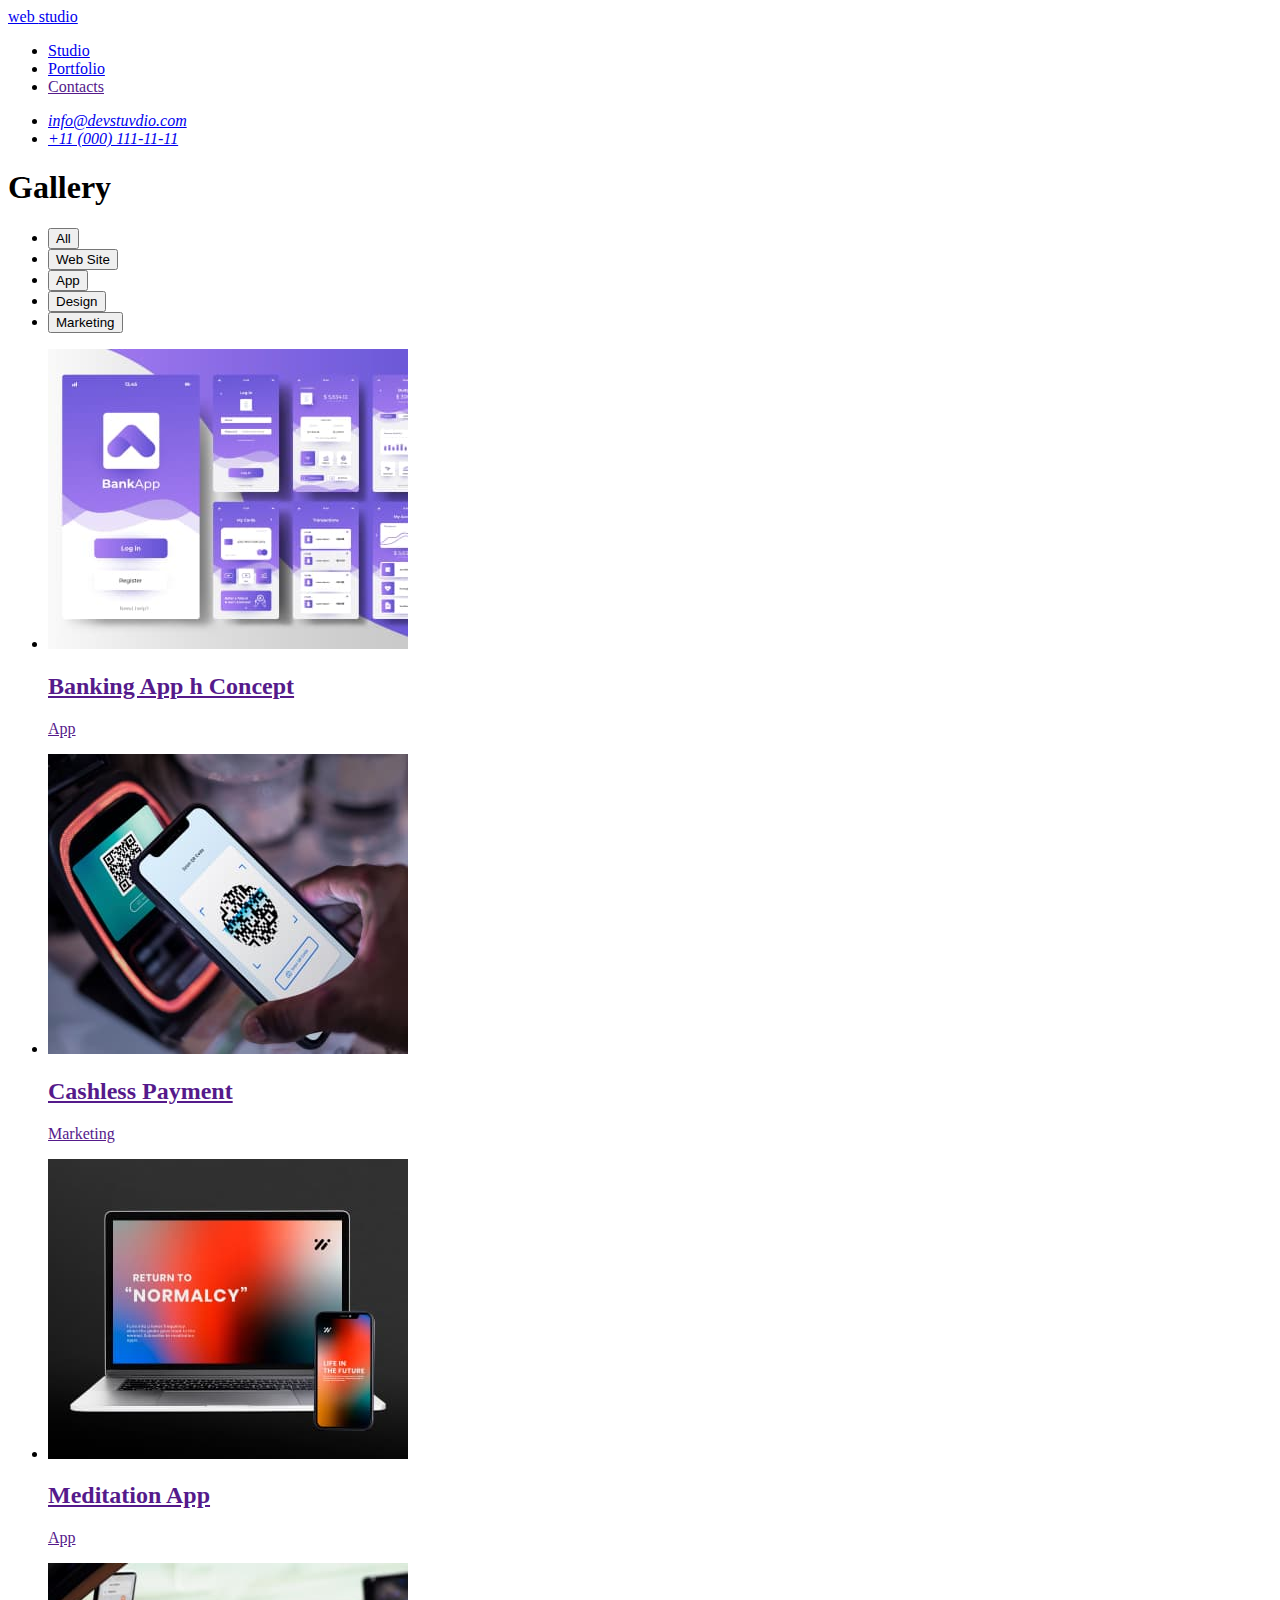
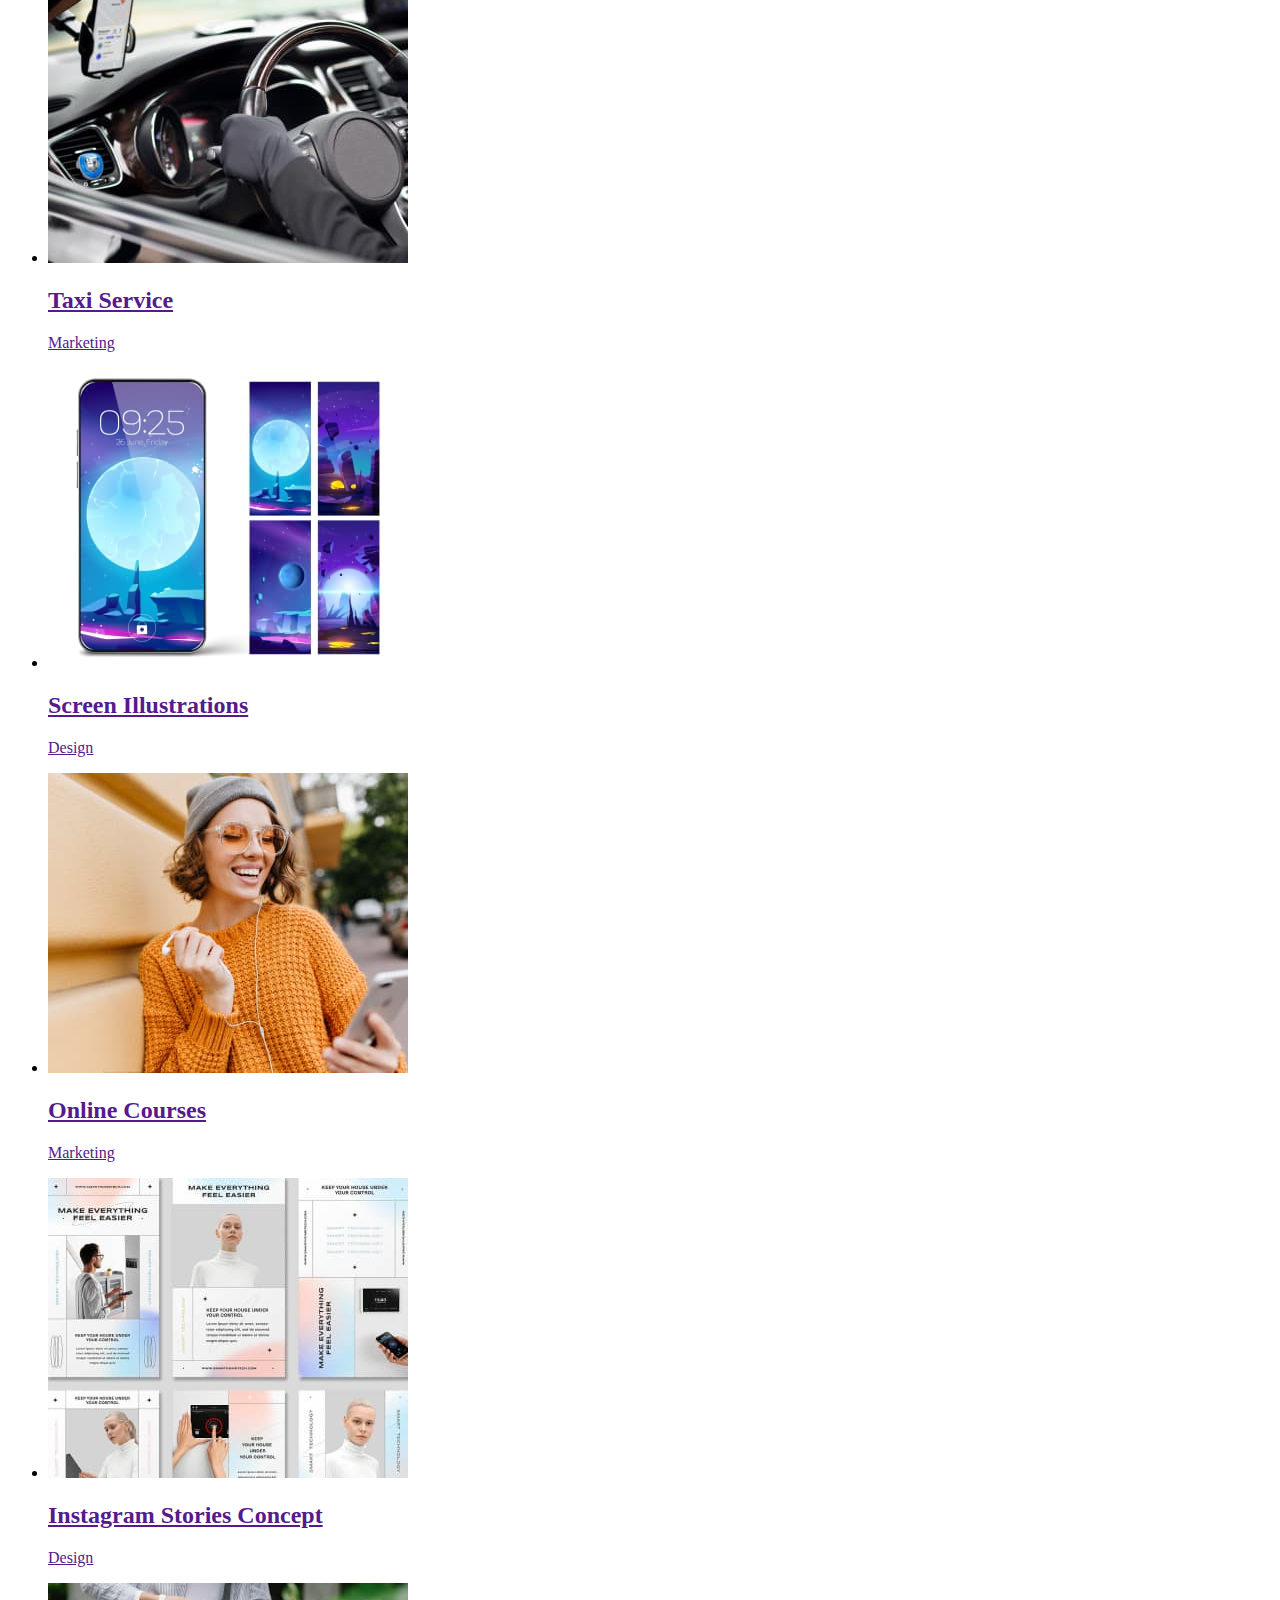
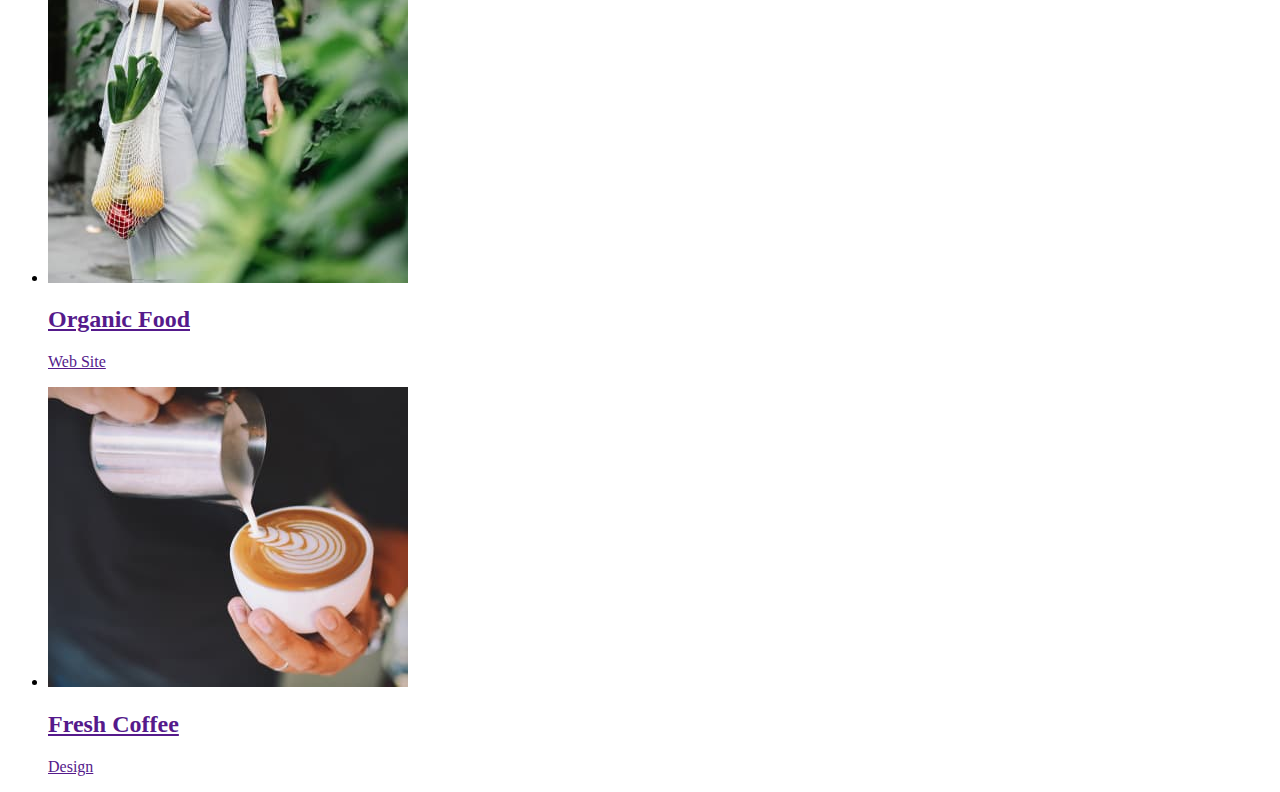
==== portfolio.html @ 196e85de "hw4" ====
<!DOCTYPE html>
<html lang="en">
  <head>
    <meta charset="UTF-8">
    <meta name="viewport" content="width=device-width, initial-scale=1.0">
    <link rel="preconnect" href="https://fonts.googleapis.com%22%3E/
    <link rel="preconnect" href="https://fonts.gstatic.com/" crossorigin>
    <link
        href="https://fonts.googleapis.com/css2?family=Raleway:wght@800&family=Roboto:wght@400;500;700;900&display=swap"
        rel="stylesheet">
    <link rel="stylesheet"
        href="https://cdnjs.cloudflare.com/ajax/libs/modern-normalize/2.0.0/modern-normalize.min.css%22%3E
    <link rel="stylesheet" href="./css/style.css">
    <title>main-page</title>
</head>

  <body>
    <!-- header  -->
    <header class="header">
      <div class="container">
        <nav class="portfolio-nav">
          <a href="./index.html" class="link logo"
            >web <span class="logo-span">studio</span></a
          >

          <ul class="list nav">
            <li class="nav-item">
              <a href="./index.html" class="link nav-link">Studio</a>
            </li>
            <li class="nav-item">
              <a href="./portfolio.html" class="link nav-link">Portfolio</a>
            </li>
            <li class="nav-item">
              <a href="" class="link nav-link">Contacts</a>
            </li>
          </ul>
        </nav>

        <address class="address">
          <ul class="list address">
            <li class="address-item">
              <a href="mailto:info@devstuvdio.com" class="link address-link"
                >info@devstuvdio.com</a
              >
            </li>
            <li class="address-item">
              <a href="tel:+11(000)111-11-11" class="link address-link"
                >+11 (000) 111-11-11</a
              >
            </li>
          </ul>
        </address>
      </div>
    </header>
    <main>
      <!-- main-->
      <section class="section-portfolio">
        <div class="container content-wrap">
          <h1 class="visually-hidden">Gallery</h1>

          <ul class="list buttons-items">
            <li class="portfolio-btn-item">
              <button type="button" class="portfolio-button">All</button>
            </li>
            <li class="portfolio-btn-item">
              <button type="button" class="portfolio-button">Web Site</button>
            </li>
            <li class="portfolio-btn-item">
              <button type="button" class="portfolio-button">App</button>
            </li>
            <li class="portfolio-btn-item">
              <button type="button" class="portfolio-button">Design</button>
            </li>
            <li class="portfolio-btn-item">
              <button type="button" class="portfolio-button">Marketing</button>
            </li>
          </ul>
          <ul class="list portfolio-cards">
            <li class="portfolio-item">
              <a href="" class="link block-a"
                ><img
                  class="img-clean"
                  src="./images/portfolio/bank.jpg"
                  alt="application"
                  width="360"
                />
                <div class="wrap-title">
                  <h2 class="portfolio-headline">Banking App h Concept</h2>
                  <p class="portfolio-subtitle">App</p>
                </div>
              </a>
            </li>
            <li class="portfolio-item">
              <a href="" class="link block-a"
                ><img
                  class="img-clean"
                  src="./images/portfolio/qr.jpg"
                  alt="scan"
                  width="360"
                />
                <div class="wrap-title">
                  <h2 class="portfolio-headline">Cashless Payment</h2>
                  <p class="portfolio-subtitle">Marketing</p>
                </div>
              </a>
            </li>
            <li class="portfolio-item">
              <a href="" class="link block-a"
                ><img
                  class="img-clean"
                  src="./images/portfolio/laptop.jpg"
                  alt="laptop"
                  width="360"
                />
                <div class="wrap-title">
                  <h2 class="portfolio-headline">Meditation App</h2>
                  <p class="portfolio-subtitle">App</p>
                </div>
              </a>
            </li>
            <li class="portfolio-item">
              <a href="" class="link block-a"
                ><img
                  class="img-clean"
                  src="./images/portfolio/driving.jpg"
                  alt="driving"
                  width="360"
                />
                <div class="wrap-title">
                  <h2 class="portfolio-headline">Taxi Service</h2>
                  <p class="portfolio-subtitle">Marketing</p>
                </div>
              </a>
            </li>
            <li class="portfolio-item">
              <a href="" class="link block-a"
                ><img
                  class="img-clean"
                  src="./images/portfolio/Illustrations.jpg"
                  alt="Illustrations"
                  width="360"
                />
                <div class="wrap-title">
                  <h2 class="portfolio-headline">Screen Illustrations</h2>
                  <p class="portfolio-subtitle">Design</p>
                </div>
              </a>
            </li>
            <li class="portfolio-item">
              <a href="" class="link block-a"
                ><img
                  class="img-clean"
                  src="./images/portfolio/girl.jpg"
                  alt="course"
                  width="360"
                />
                <div class="wrap-title">
                  <h2 class="portfolio-headline">Online Courses</h2>
                  <p class="portfolio-subtitle">Marketing</p>
                </div>
              </a>
            </li>
            <li class="portfolio-item">
              <a href="" class="link block-a"
                ><img
                  class="img-clean"
                  src="./images/portfolio/stories.jpg"
                  alt="stories"
                  width="360"
                />
                <div class="wrap-title">
                  <h2 class="portfolio-headline">Instagram Stories Concept</h2>
                  <p class="portfolio-subtitle">Design</p>
                </div>
              </a>
            </li>
            <li class="portfolio-item">
              <a href="" class="link block-a"
                ><img
                  class="img-clean"
                  src="./images/portfolio/food.jpg"
                  alt="food"
                  width="360"
                />
                <div class="wrap-title">
                  <h2 class="portfolio-headline">Organic Food</h2>
                  <p class="portfolio-subtitle">Web Site</p>
                </div>
              </a>
            </li>
            <li class="portfolio-item">
              <a href="" class="link block-a"
                ><img
                  class="img-clean"
                  src="./images/portfolio/coffee.jpg"
                  alt="coffe"
                  width="360"
                />
                <div class="wrap-title">
                  <h2 class="portfolio-headline">Fresh Coffee</h2>
                  <p class="portfolio-subtitle">Design</p>
                </div>
              </a>
            </li>
          </ul>
        </div>
      </section>
    </main>
  </body>
</html>
---- css/style.css ----
:root {
  --primary-color: #2e2f42;
  --secondary-color: #f4f4fd;
  --accent-color: #4d5ae5;
  --text-color: #434455;
  --hover-color: #404bbf;
  --white-color: #ffffff;
}

/* none */
h1,
h2,
h3,
h4,
p {
  margin: 0;
  padding: 0;
}

ul,
ol {
  margin: 0;
  padding: 0;
}

img {
  display: block;
  max-width: 100%;
  height: auto;
}

button {
  cursor: pointer;
  border: none;
}

.list {
  list-style: none;
}

.link {
  text-decoration: none;
  font-style: normal;
}

.img-clean {
  display: block;
}

/* ==========body============== */

body {
  font-family: "Roboto", sans-serif;
  font-weight: 400;
  font-size: 16px;
  line-height: 1.5;
  letter-spacing: 0.02em;
  color: #434455;
  background-color: var(--white-color);
}

.container {
  width: 1158px;
  padding-left: 15px;
  padding-right: 15px;
  margin-left: auto;
  margin-right: auto;
  display: flex;
}

/* hidden title  */

.visually-hidden {
  position: absolute;
  width: 1px;
  height: 1px;
  margin: -1px;
  border: 0;
  padding: 0;

  white-space: nowrap;
  clip-path: inset(100%);
  clip: rect(0 0 0 0);
  overflow: hidden;
}

/* main page -  header  */
.nav-list {
  display: flex;
  align-items: center;
}

.nav,
.address {
  display: flex;
}

.header {
  display: flex;
  border-bottom: 1px solid #e7e9fc;
}

.page-nav {
  align-items: center;
  margin-left: 72px;

  display: flex;
  color: var(--primary-color);
  font-size: 16px;
  font-weight: 500;
  line-height: 1.5;
  letter-spacing: 0.32px;
}

.nav-item:not(:last-child) {
  margin-right: 40px;
}

.address {
  display: flex;
  align-items: center;
  margin-left: auto;
  color: var(--text-color);
  font-weight: 400;
}

.address-item {
  margin-right: 40px;
}

.address-item:last-child {
  margin-right: 0px;
}

/* logo */

.logo {
  display: flex;
  align-items: center;
  padding-top: 24px;
  padding-bottom: 24px;
  margin-right: 76px;
  color: var(--accent-color);
  font-size: 18px;
  font-family: Raleway, sans-serif;
  font-weight: 800;
  line-height: 1.16;
  letter-spacing: 0.54px;
  text-transform: uppercase;
}

.logo-span {
  color: var(--primary-color);
}

.nav-items {
  display: flex;
  align-items: center;
}

.nav-link {
  display: block;
  padding-top: 24px;
  padding-bottom: 24px;

  color: var(--primary-color);
  font-size: 16px;
  line-height: 1.5;
  letter-spacing: 0.32px;
}

.address-link {
  display: block;
  padding-top: 24px;
  padding-bottom: 24px;
  color: var(--text-color);
}

.nav-link:hover {
  color: var(--hover-color);
}

.address-link:hover {
  color: var(--hover-color);
}

/* main-page banner */
/* section first */

/* background section */
.background {
  height: 600px;
  margin: 0 auto;
  padding: 20px;
  background-color: var(--primary-color);
}

.hero {
  padding: 188px 0 188px;
  text-align: center;
  background-color: var(--primary-color);
  border-top: 1px solid #e7e9fc;
}

.section {
  display: flex;
  flex-wrap: wrap;
  padding-top: 120px;
  padding-bottom: 120px;
}

.caption {
  max-width: 496px;
  padding-bottom: 48px;
  margin: 0 auto;
  font-size: 56px;
  line-height: 1.07;
  letter-spacing: 0.02em;
  color: var(--white-color);
}

.btn-banner {
  display: block;
  background-color: var(--accent-color);
  font-family: "Roboto", sans-serif;
  font-weight: 500;
  font-size: 16px;
  line-height: 1.5;
  letter-spacing: 0.04em;
  color: var(--white-color);
  cursor: pointer;
  border-radius: 4px;
  min-width: 169px;
  padding: 16px 31px;
  border: transparent;
  margin-top: 48px;
  height: 56px;
  margin: 0 auto;
}

.btn-banner:hover,
.btn-banner:focus {
  background-color: var(--hover-color);
  color: var(--white-color);
}

.headline {
  font-size: 36px;
  line-height: 1.11;
  text-align: center;
  letter-spacing: 0.02em;
  text-transform: capitalize;
  color: var(--primary-color);
  margin-bottom: 72px;
}

.menu-list {
  display: flex;
  }

.menu-item {
  width: calc((100% - 72px) / 4);
  margin-right: 24px;
  
}

.menu-item:last-child {
  margin-right: 0px;
}

.skills {
  display: flex;
  justify-content: center;
  align-items: center;
  height: 112px;
  margin-bottom: 8px;
  border-radius: 4px;
  background-color: var(--secondary-color);
}

.wrap-title {
  padding: 32px 16px;
}

.title {
  font-weight: 500;
  font-size: 20px;
  line-height: 1.2;
  color: var(--primary-color);
  letter-spacing: 0.02em;
  margin-bottom: 8px;
}

.subtitle {
  font-size: 16px;
  line-height: 1.5;
  letter-spacing: 0.02em;
}

/* =================main-page==================  */

.our-offer {
  display: flex;
  flex-wrap: wrap;
}

.product-items {
  width: calc((100% - 48px) / 3);
}

.product-items:not(:last-child) {
  margin-right: 24px;
}

.img-flex:not(:last-child) {
  margin-right: 24px;
}

/*======================our team===================  */
.section-employe {
  background-color: var(--secondary-color);
  display: flex;
  align-items: center;
  padding: 32px 0 32px;
  padding-top: 120px;
  padding-bottom: 120px;
}

.headline-employe {
  text-align: center;
  padding: 32px 0 32px;
  line-height: 1.11;

  letter-spacing: 0.02em;
  text-transform: capitalize;
  color: var(--primary-color);
  margin-top: 120px;
  margin-bottom: 72px;
}

.items-employe {
  display: flex;

  justify-content: space-between;
  padding-bottom: 120px;
}

.item-employe {
  text-align: center;
  padding: 32px 0 32px;
  margin-right: 24px;
  width: calc((100% - 72px) / 4);
  border-radius: 0px 0px 4px 4px;
  background-color: var(--white-color);
  box-shadow: 0px 2px 1px 0px rgba(46, 47, 66, 0.08),
    0px 1px 1px 0px rgba(46, 47, 66, 0.16),
    0px 1px 6px 0px rgba(46, 47, 66, 0.08);
}

.item-employe:last-child {
  margin-right: 0px;
}

/* footer */

.logo-footer {
  display: inline-block;
  align-items: center;

  color: var(--accent-color);
  font-size: 18px;
  font-family: Raleway, sans-serif;
  font-weight: 800;
  line-height: 1.16;
  letter-spacing: 0.54px;
  text-transform: uppercase;
  margin-bottom: 16px;
}

.footer {
  background-color: var(--primary-color);
  padding: 100px 0px;
}

.footer .logo {
  font-family: "Raleway", sans-serif;
}

.footer .logo-span-footer {
  color: var(--secondary-color);
  font-family: "Raleway", sans-serif;
}

.footer-text {
  line-height: 1.5;
  color: var(--secondary-color);

  letter-spacing: 0.02em;
  width: 264px;
}

/* ===============portfolio================== */

/* header  */

.content-wrap {
  display: block;
}

.block-a {
  display: block;
}

.portfolio-nav {
  display: flex;
  align-items: center;
}

.portfolio-menu {
  display: flex;
  margin-right: 40px;
}

.portfolio-menu:last-child {
  margin-right: 0px;
}

/* main  */

.section-portfolio {
  padding-top: 96px;
  padding-bottom: 120px;
}

.buttons-items {
  display: flex;
  justify-content: center;
  width: 1158px;
  margin-bottom: 72px;
}

.portfolio-btn-item {
  margin-right: 24px;
}

.portfolio-btn-item:last-child {
  margin-right: 0px;
}

.portfolio-button {
  padding-top: 12px;
  padding-right: 24px;
  padding-bottom: 12px;
  padding-left: 24px;
  border: 1px solid #e7e9fc;
  border-radius: 4px;
  color: var(--accent-color);
  background-color: var(--secondary-color);
}

.portfolio-button:hover,
.portfolio-button:focus {
  background-color: var(--hover-color);
  border: 1px solid transparent;
  cursor: pointer;
  color: #ffffff;
}

.portfolio-cards {
  display: flex;
  flex-wrap: wrap;
}

.portfolio-item {
  width: calc((100% - 48px) / 3);
  margin-right: 24px;
  margin-bottom: 48px;
}

.portfolio-item:nth-last-child(3n + 1) {
  margin-right: 0px;
}

.portfolio-item:nth-last-child(-n + 3) {
  margin-bottom: 0px;
}

.wrap-title {
  padding-top: 32px;
  padding-right: 16px;
  padding-bottom: 32px;
  padding-left: 16px;
  border: 1px solid #e7e9fc;
  border-top: none;
}

.portfolio-headline {
  font-weight: 500;
  font-size: 20px;
  line-height: 1.2;
  letter-spacing: 0.02em;
  color: var(--primary-color);
  margin-bottom: 8px;
}

.portfolio-subtitle {
  font-size: 16px;
  line-height: 1.5;
  letter-spacing: 0.02em;
  font-weight: 400;
  color: var(--text-color);
}

/*footer  */
.footer-content {
  display: block;
}
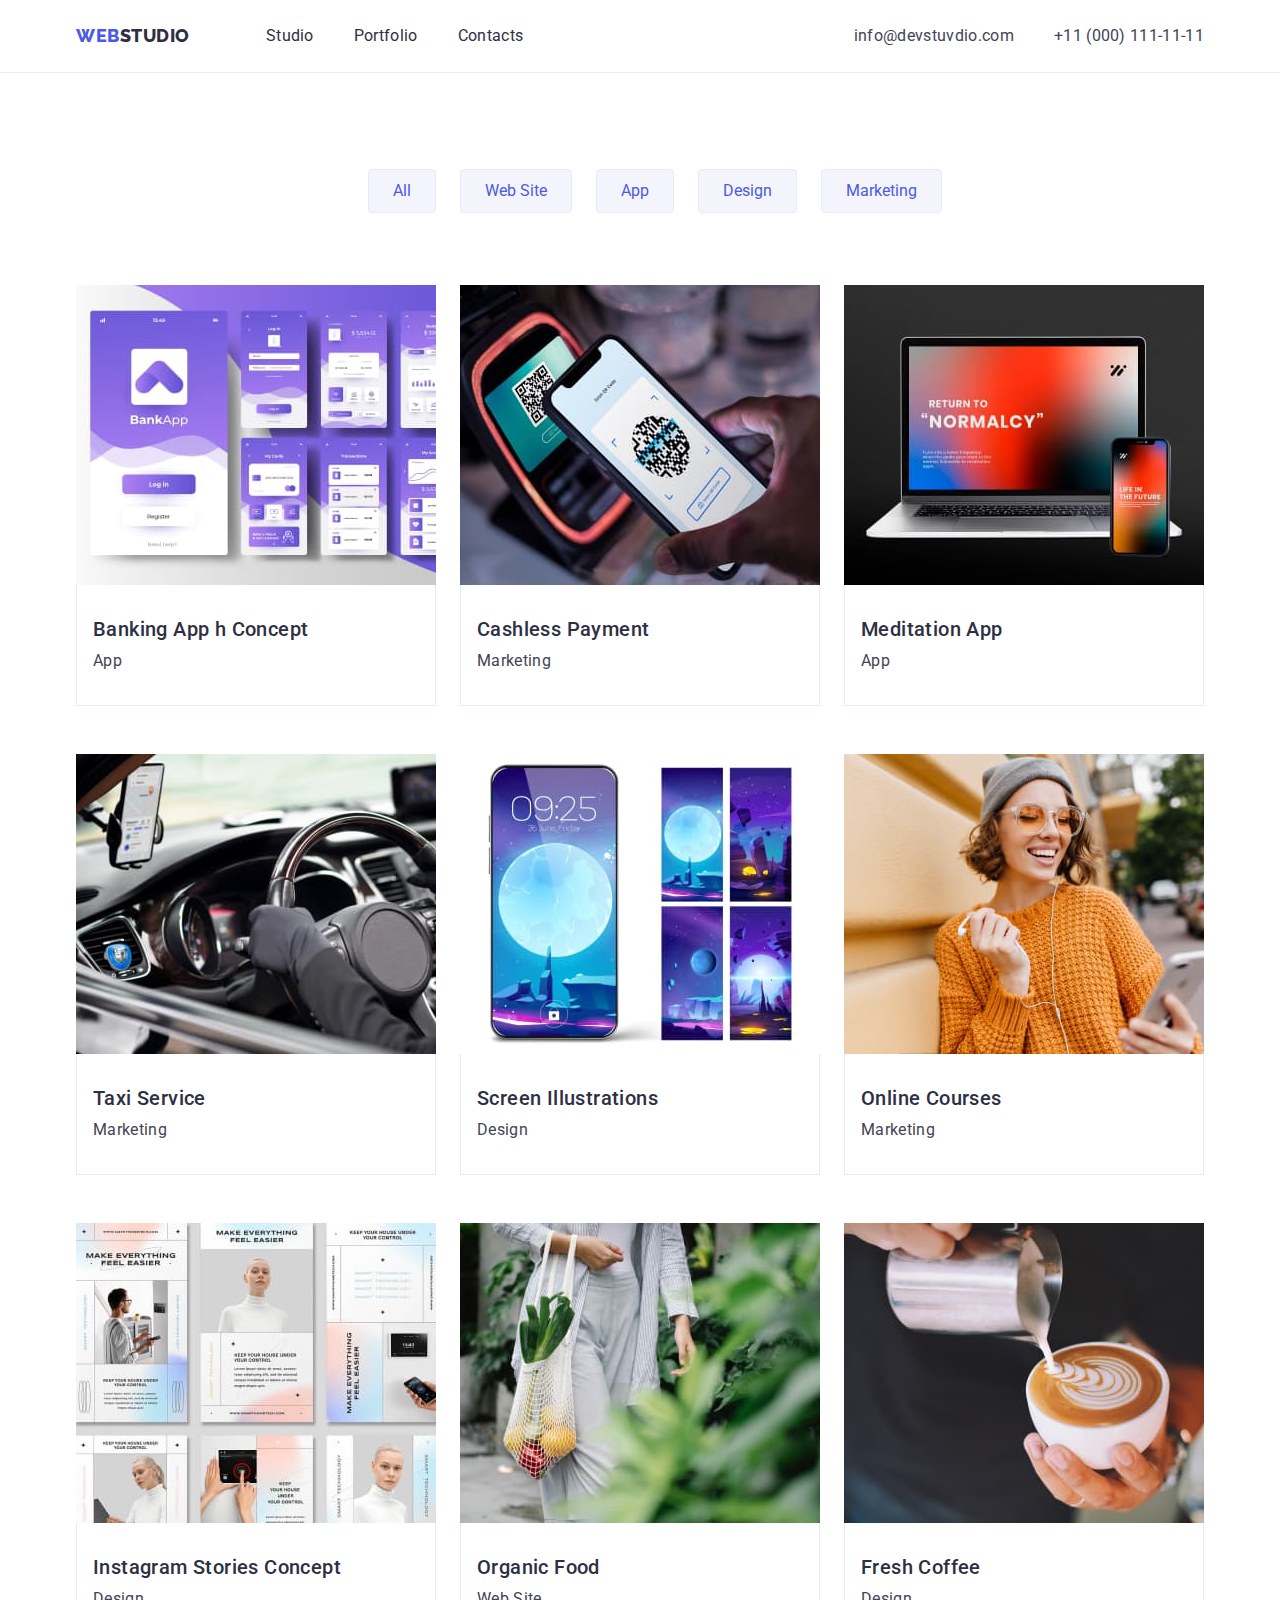
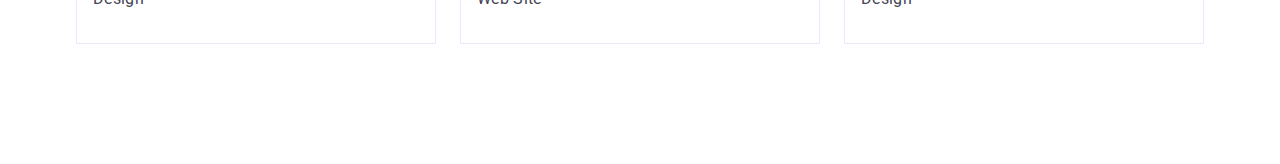
==== commit dcccaba9: "fix head" ====
--- a/portfolio.html
+++ b/portfolio.html
@@ -1,18 +1,19 @@
 <!DOCTYPE html>
 <html lang="en">
   <head>
-    <meta charset="UTF-8">
+    <meta charset="UTF-8" />
     <meta name="viewport" content="width=device-width, initial-scale=1.0">
-    <link rel="preconnect" href="https://fonts.googleapis.com%22%3E/
+    <link rel="preconnect" href="https://fonts.googleapis.com">
     <link rel="preconnect" href="https://fonts.gstatic.com/" crossorigin>
     <link
-        href="https://fonts.googleapis.com/css2?family=Raleway:wght@800&family=Roboto:wght@400;500;700;900&display=swap"
-        rel="stylesheet">
+      href="https://fonts.googleapis.com/css2?family=Raleway:wght@800&family=Roboto:wght@400;500;700;900&display=swap"
+      rel="stylesheet"
+    />
     <link rel="stylesheet"
-        href="https://cdnjs.cloudflare.com/ajax/libs/modern-normalize/2.0.0/modern-normalize.min.css%22%3E
-    <link rel="stylesheet" href="./css/style.css">
+    href="https://cdnjs.cloudflare.com/ajax/libs/modern-normalize/2.0.0/modern-normalize.min.css">
+    <link rel="stylesheet" href="./css/style.css" >
     <title>main-page</title>
-</head>
+  </head>
 
   <body>
     <!-- header  -->
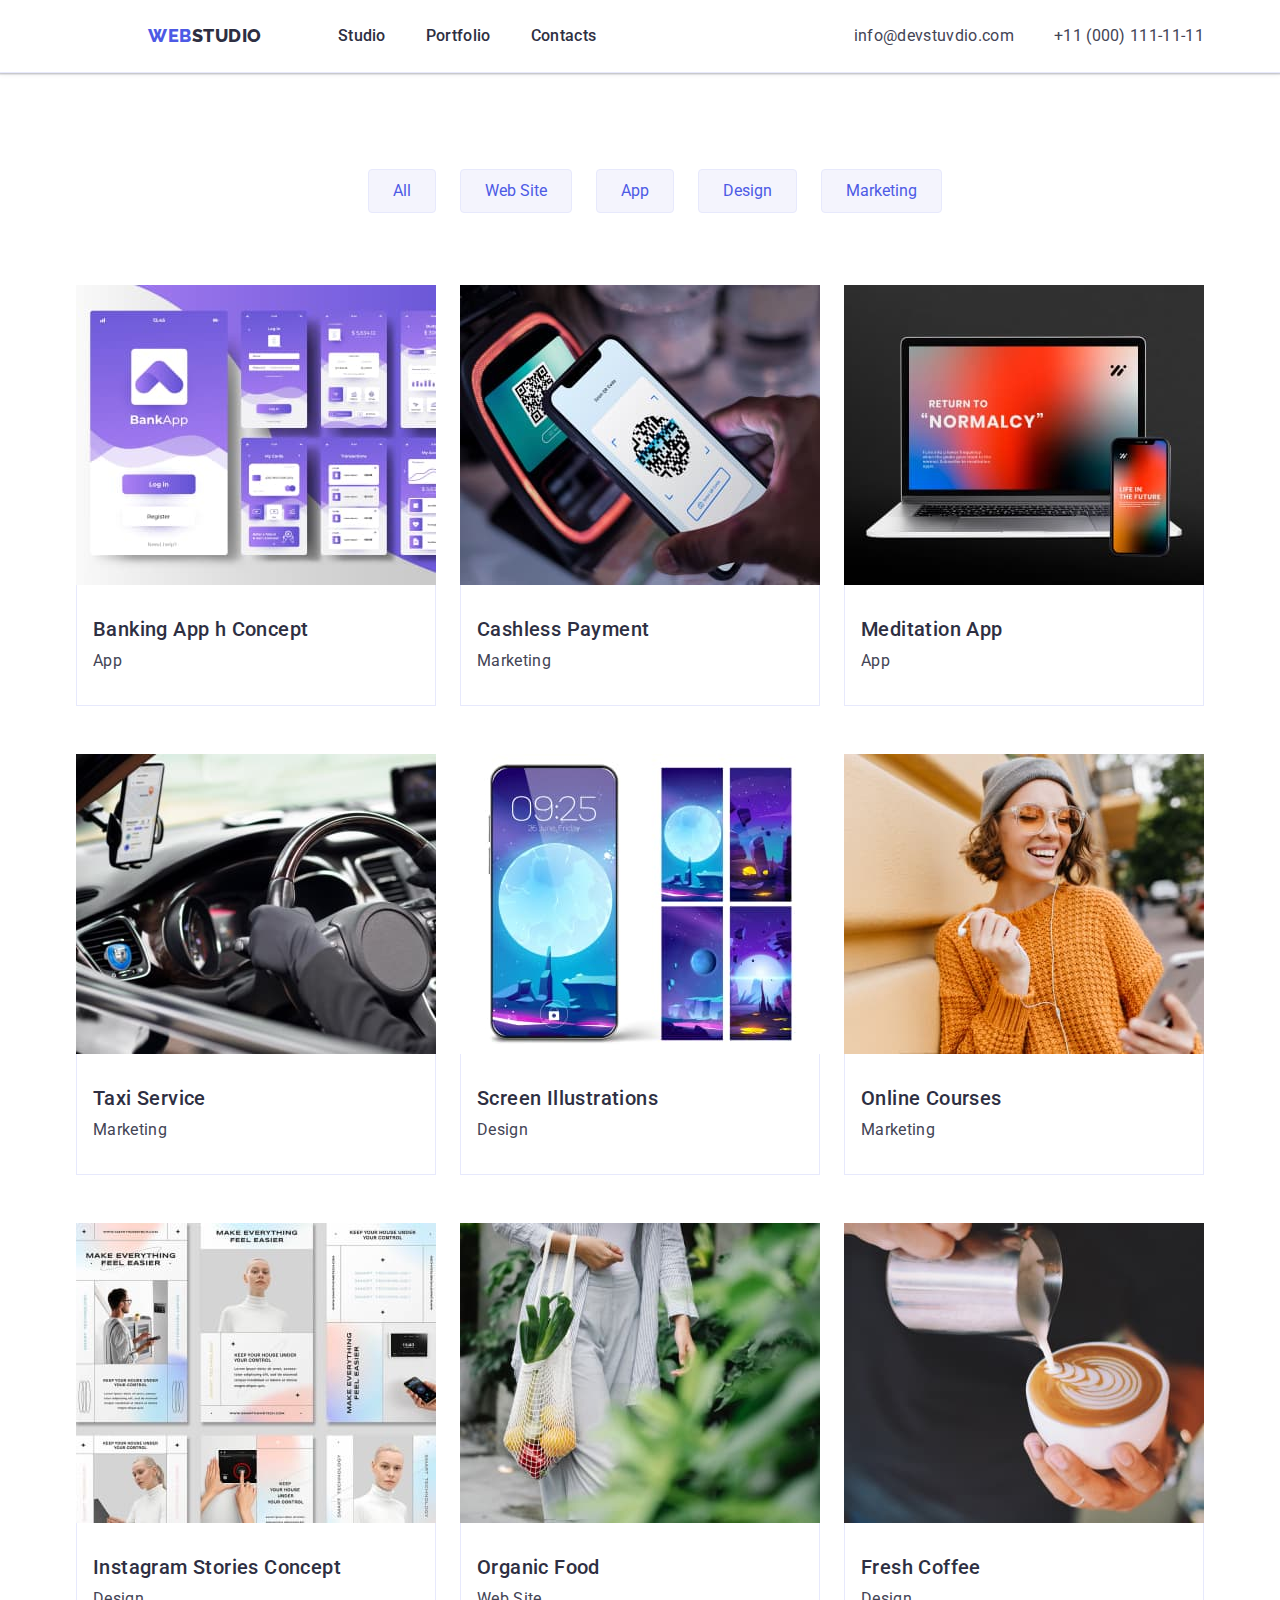
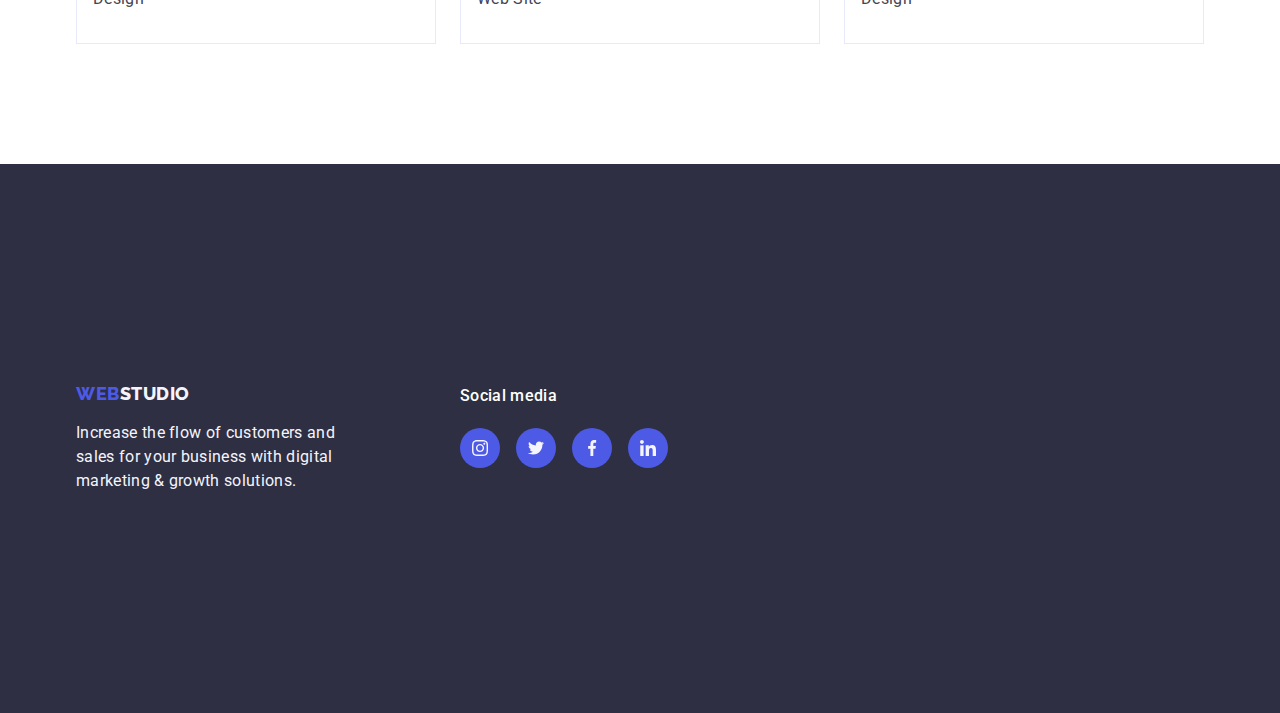
==== commit 9d352e0c: "fix" ====
--- a/portfolio.html
+++ b/portfolio.html
@@ -18,26 +18,25 @@
   <body>
     <!-- header  -->
     <header class="header">
-      <div class="container">
-        <nav class="portfolio-nav">
+      <div class="container header-container">
+        <nav class="page-nav">
           <a href="./index.html" class="link logo"
-            >web <span class="logo-span">studio</span></a
+            >web<span class="logo-span">studio</span></a
           >
-
           <ul class="list nav">
-            <li class="nav-item">
+            <li class="page nav-item">
               <a href="./index.html" class="link nav-link">Studio</a>
             </li>
-            <li class="nav-item">
+            <li class="page nav-item">
               <a href="./portfolio.html" class="link nav-link">Portfolio</a>
             </li>
-            <li class="nav-item">
+            <li class="page nav-item">
               <a href="" class="link nav-link">Contacts</a>
             </li>
           </ul>
         </nav>
 
-        <address class="address">
+        <address>
           <ul class="list address">
             <li class="address-item">
               <a href="mailto:info@devstuvdio.com" class="link address-link"
@@ -207,5 +206,51 @@
         </div>
       </section>
     </main>
+    <footer class="footer">
+      <div class="container footer-content">
+        <div class="footer-content-logo">
+          <a href="./index.html" class="logo-footer link"
+            >web<span class="logo-span-footer">Studio</span>
+          </a>
+          <p class="footer-text">
+            Increase the flow of customers and sales for your business with
+            digital marketing & growth solutions.
+          </p>
+        </div>
+        <div class="footer-social-media">
+          <h2 class="soc-media-p">Social media</h2>
+          <ul class="soc-media-list">
+            <li class="social-item">
+              <a href="#" class="social-link">
+                <svg class="social-icon" width="16" height="16">
+                  <use href="./images/icons.svg#icon-instagram-2"></use>
+                </svg>
+              </a>
+            </li>
+            <li class="social-item">
+              <a href="#" class="social-link">
+                <svg class="social-icon" width="16" height="16">
+                  <use href="./images/icons.svg#icon-twitter-1"></use>
+                </svg>
+              </a>
+            </li>
+            <li class="social-item">
+              <a href="#" class="social-link">
+                <svg class="social-icon" width="16" height="16">
+                  <use href="./images/icons.svg#icon-facebook-1"></use>
+                </svg>
+              </a>
+            </li>
+            <li class="social-item">
+              <a href="#" class="social-link">
+                <svg class="social-icon" width="16" height="16">
+                  <use href="./images/icons.svg#icon-linkedin-1"></use>
+                </svg>
+              </a>
+            </li>
+          </ul>
+        </div>
+      </div>
+    </footer>
   </body>
 </html>
--- a/css/style.css
+++ b/css/style.css
@@ -65,7 +65,6 @@
   padding-right: 15px;
   margin-left: auto;
   margin-right: auto;
-  display: flex;
 }
 
 /* hidden title  */
@@ -85,19 +84,31 @@
 }
 
 /* main page -  header  */
+
+.header {
+  display: flex;
+  justify-content: space-between;
+  border-bottom: 1px solid #e7e9fc;
+  box-shadow: 0px 1px 6px 0px rgba(46, 47, 66, 0.08),
+    0px 1px 1px 0px rgba(46, 47, 66, 0.16),
+    0px 2px 1px 0px rgba(46, 47, 66, 0.08);
+}
+
+.header-container {
+  display: flex;
+  justify-content: space-between;
+  align-items: center;
+}
+
 .nav-list {
   display: flex;
   align-items: center;
 }
 
-.nav,
-.address {
-  display: flex;
-}
-
-.header {
-  display: flex;
-  border-bottom: 1px solid #e7e9fc;
+.nav {
+  display: flex;
+  justify-content: space-between;
+  align-items: center;
 }
 
 .page-nav {
@@ -118,10 +129,7 @@
 
 .address {
   display: flex;
-  align-items: center;
-  margin-left: auto;
-  color: var(--text-color);
-  font-weight: 400;
+  flex-wrap: wrap;
 }
 
 .address-item {
@@ -184,29 +192,29 @@
   color: var(--hover-color);
 }
 
-/* main-page banner */
 /* section first */
 
-/* background section */
-.background {
-  height: 600px;
-  margin: 0 auto;
-  padding: 20px;
-  background-color: var(--primary-color);
-}
-
+/* ========================hero=========== */
 .hero {
+  max-width: 1440px;
+  margin-left: auto;
+  margin-right: auto;
   padding: 188px 0 188px;
   text-align: center;
   background-color: var(--primary-color);
-  border-top: 1px solid #e7e9fc;
+  background-image: linear-gradient(
+      rgba(46, 47, 66, 0.7),
+      rgba(46, 47, 66, 0.7)
+    ),
+    url(../images/people-office.jpg);
+  background-repeat: no-repeat;
+  background-size: cover;
+  background-position: center;
 }
 
 .section {
-  display: flex;
-  flex-wrap: wrap;
+  padding-bottom: 120px;
   padding-top: 120px;
-  padding-bottom: 120px;
 }
 
 .caption {
@@ -220,22 +228,17 @@
 }
 
 .btn-banner {
-  display: block;
-  background-color: var(--accent-color);
-  font-family: "Roboto", sans-serif;
+  min-width: 169px;
+  padding: 16px 32px;
+  font-family: inherit;
   font-weight: 500;
   font-size: 16px;
   line-height: 1.5;
   letter-spacing: 0.04em;
+  border-radius: 4px;
   color: var(--white-color);
-  cursor: pointer;
-  border-radius: 4px;
-  min-width: 169px;
-  padding: 16px 31px;
-  border: transparent;
-  margin-top: 48px;
-  height: 56px;
-  margin: 0 auto;
+  background-color: var(--accent-color);
+  box-shadow: 0px 4px 4px 0px rgba(0, 0, 0, 0.15);
 }
 
 .btn-banner:hover,
@@ -245,23 +248,22 @@
 }
 
 .headline {
+  margin-bottom: 72px;
   font-size: 36px;
   line-height: 1.11;
   text-align: center;
   letter-spacing: 0.02em;
   text-transform: capitalize;
   color: var(--primary-color);
-  margin-bottom: 72px;
 }
 
 .menu-list {
   display: flex;
-  }
+}
 
 .menu-item {
   width: calc((100% - 72px) / 4);
   margin-right: 24px;
-  
 }
 
 .menu-item:last-child {
@@ -299,6 +301,14 @@
 
 /* =================main-page==================  */
 
+.products {
+  padding-bottom: 120px;
+}
+
+.products-marg {
+  margin-bottom: 72px;
+}
+
 .our-offer {
   display: flex;
   flex-wrap: wrap;
@@ -317,38 +327,25 @@
 }
 
 /*======================our team===================  */
-.section-employe {
-  background-color: var(--secondary-color);
-  display: flex;
-  align-items: center;
-  padding: 32px 0 32px;
+.section-employee {
   padding-top: 120px;
   padding-bottom: 120px;
-}
-
-.headline-employe {
+  background-color: var(--secondary-color);
+}
+
+.employee-cont {
+  display: flex;
+  flex-direction: column;
+  flex-wrap: wrap;
+}
+
+.items-employee {
+  display: flex;
+  gap: 24px;
+}
+
+.item-employee {
   text-align: center;
-  padding: 32px 0 32px;
-  line-height: 1.11;
-
-  letter-spacing: 0.02em;
-  text-transform: capitalize;
-  color: var(--primary-color);
-  margin-top: 120px;
-  margin-bottom: 72px;
-}
-
-.items-employe {
-  display: flex;
-
-  justify-content: space-between;
-  padding-bottom: 120px;
-}
-
-.item-employe {
-  text-align: center;
-  padding: 32px 0 32px;
-  margin-right: 24px;
   width: calc((100% - 72px) / 4);
   border-radius: 0px 0px 4px 4px;
   background-color: var(--white-color);
@@ -357,9 +354,120 @@
     0px 1px 6px 0px rgba(46, 47, 66, 0.08);
 }
 
-.item-employe:last-child {
-  margin-right: 0px;
-}
+.wrap-title-list {
+  padding: 32px 0 24px 0;
+}
+
+.social-media {
+  display: flex;
+  justify-content: center;
+  gap: 24px;
+  margin-top: 8px;
+  height: 40px;
+  margin-bottom: 32px;
+}
+
+.social-item {
+  display: block;
+  justify-content: space-between;
+  align-items: center;
+  max-width: 232px;
+  height: 40px;
+  width: 40px;
+  gap: 24px;
+  background-color: var(--accent-color);
+  border-radius: 50%;
+  background-size: 16px 16px;
+}
+
+.social-icon {
+  fill: #f4f4fd;
+}
+
+.social-link {
+  display: flex;
+  justify-content: center;
+  align-items: center;
+  width: 100%;
+  height: 100%;
+  border-radius: 50%;
+  fill: #4d5ae5;
+}
+
+.social-item :hover,
+:focus {
+  background-color: #31d0aa;
+}
+
+/* ==========================customers============================= */
+
+.customer {
+  padding-top: 120px;
+  padding-bottom: 120px;
+}
+
+.customer-wrap {
+  display: block;
+  padding-bottom: 120px;
+}
+
+.customer-headline {
+  width: 1128px;
+  margin-bottom: 72px;
+  font-size: 36px;
+  line-height: 1.11;
+  letter-spacing: 0.02em;
+  text-align: center;
+  text-transform: capitalize;
+  color: var(--primary-color);
+}
+
+.customer-items {
+  display: flex;
+  gap: 24px;
+  fill: #8e8f99;
+}
+
+.svg-fill-customer {
+  fill: var(--costumers-color);
+  width: 104px;
+  height: 56px;
+}
+
+.item-customer {
+  width: calc((100% - 120px) / 6);
+  height: 88px;
+  background-color: #f4f4fd;
+}
+
+.icon-svg-customer {
+  display: flex;
+  justify-content: center;
+  align-items: center;
+
+  width: 100%;
+  height: 100%;
+  border: 1px solid #8e8f99;
+  border-radius: 4px;
+  color: #8e8f99;
+}
+
+.icon-svg-customer:hover,
+.icon-svg-customer:focus {
+  border-radius: 4px;
+  border: 1px solid var(--ocean, #404bbf);
+}
+
+.svg-fill-customer:hover,
+.svg-fill-customer:focus {
+  fill: #404bbf;
+}
+
+.svg-fill-customer {
+  fill: currentColor;
+}
+
+/* ===================end customers======================== */
 
 /* footer */
 
@@ -398,6 +506,54 @@
   letter-spacing: 0.02em;
   width: 264px;
 }
+
+/* =================soc-media-footer============== */
+
+.footer-content {
+  display: flex;
+  padding-bottom: 120px;
+  padding-top: 120px;
+  
+}
+
+.footer-social-media {
+  display: flex;
+  justify-content: flex-start;
+  flex-direction: column;
+  }
+
+.footer-content-logo {
+display: flex;
+justify-content: flex-start;
+flex-direction: column;
+margin-right: 120px;
+
+}
+
+
+.soc-media-list { 
+  display: flex;
+  align-items: center;
+  gap: 16px;
+  width: 208px;
+  height: 80px;
+  
+}
+
+.soc-media-p {
+font-family: Roboto;
+font-size: 16px;
+font-style: normal;
+font-weight: 500;
+line-height: 24px; /* 150% */
+letter-spacing: 0.32px;
+color: var(--white, #FFF);
+}
+
+
+
+
+
 
 /* ===============portfolio================== */
 
@@ -512,6 +668,6 @@
 }
 
 /*footer  */
-.footer-content {
-  display: block;
-}
+
+
+
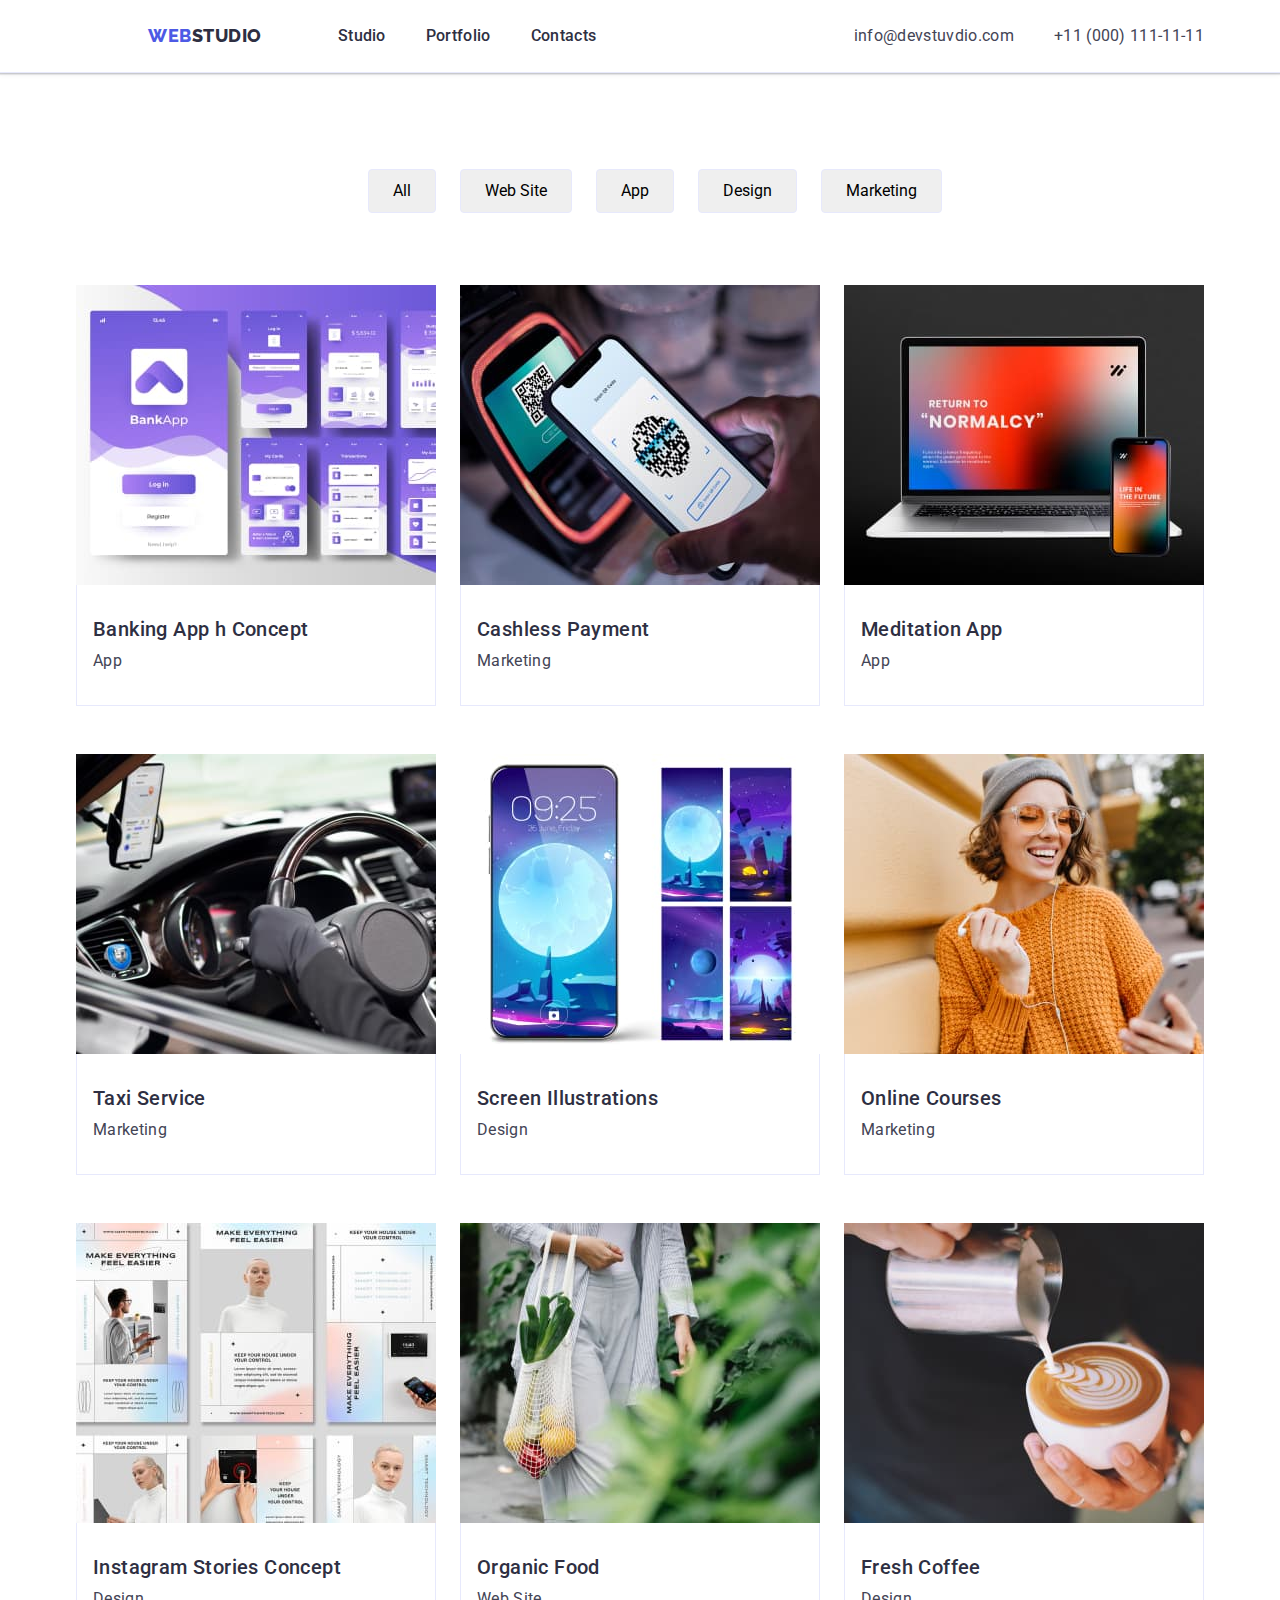
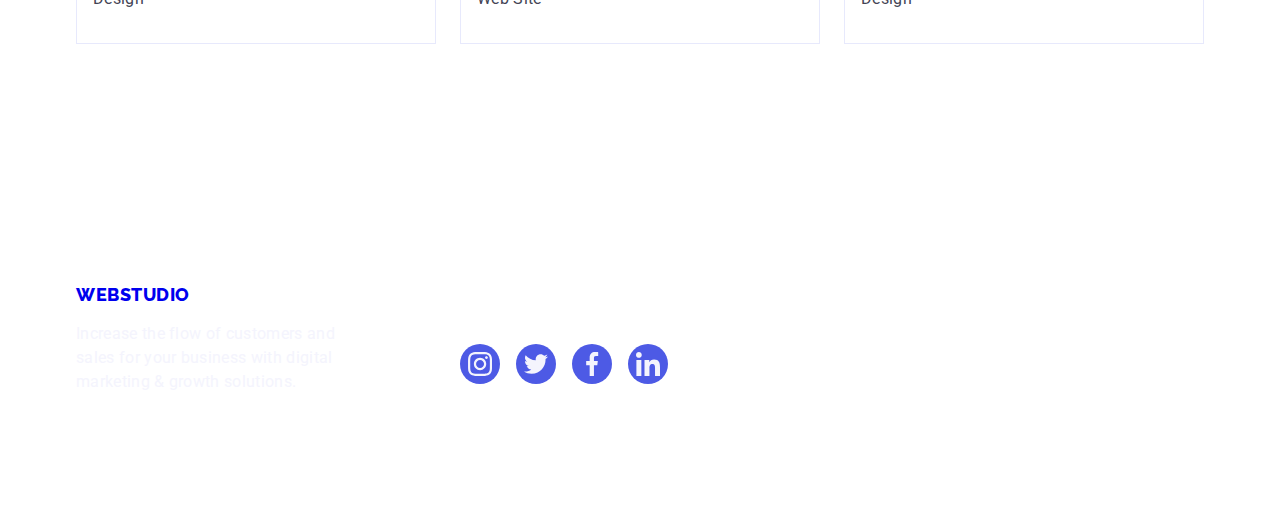
==== commit cc53308c: "fix files" ====
--- a/portfolio.html
+++ b/portfolio.html
@@ -206,7 +206,7 @@
         </div>
       </section>
     </main>
-    <footer class="footer">
+    <footer class="footer-portfolio">
       <div class="container footer-content">
         <div class="footer-content-logo">
           <a href="./index.html" class="logo-footer link"
@@ -218,32 +218,32 @@
           </p>
         </div>
         <div class="footer-social-media">
-          <h2 class="soc-media-p">Social media</h2>
+          <p class="soc-media-p">Social media</p>
           <ul class="soc-media-list">
             <li class="social-item">
               <a href="#" class="social-link">
-                <svg class="social-icon" width="16" height="16">
+                <svg class="social-icon" width="24" height="24">
                   <use href="./images/icons.svg#icon-instagram-2"></use>
                 </svg>
               </a>
             </li>
             <li class="social-item">
               <a href="#" class="social-link">
-                <svg class="social-icon" width="16" height="16">
+                <svg class="social-icon" width="24" height="24">
                   <use href="./images/icons.svg#icon-twitter-1"></use>
                 </svg>
               </a>
             </li>
             <li class="social-item">
               <a href="#" class="social-link">
-                <svg class="social-icon" width="16" height="16">
+                <svg class="social-icon" width="24" height="24">
                   <use href="./images/icons.svg#icon-facebook-1"></use>
                 </svg>
               </a>
             </li>
             <li class="social-item">
               <a href="#" class="social-link">
-                <svg class="social-icon" width="16" height="16">
+                <svg class="social-icon" width="24" height="24">
                   <use href="./images/icons.svg#icon-linkedin-1"></use>
                 </svg>
               </a>
--- a/css/style.css
+++ b/css/style.css
@@ -89,9 +89,8 @@
   display: flex;
   justify-content: space-between;
   border-bottom: 1px solid #e7e9fc;
-  box-shadow: 0px 1px 6px 0px rgba(46, 47, 66, 0.08),
-    0px 1px 1px 0px rgba(46, 47, 66, 0.16),
-    0px 2px 1px 0px rgba(46, 47, 66, 0.08);
+  box-shadow: 0px 2px 1px rgba(46, 47, 66, 0.08),
+    0px 1px 1px rgba(46, 47, 66, 0.16), 0px 1px 6px rgba(46, 47, 66, 0.08);
 }
 
 .header-container {
@@ -349,9 +348,8 @@
   width: calc((100% - 72px) / 4);
   border-radius: 0px 0px 4px 4px;
   background-color: var(--white-color);
-  box-shadow: 0px 2px 1px 0px rgba(46, 47, 66, 0.08),
-    0px 1px 1px 0px rgba(46, 47, 66, 0.16),
-    0px 1px 6px 0px rgba(46, 47, 66, 0.08);
+  box-shadow: 0px 1px 6px rgba(46, 47, 66, 0.08),
+    0px 1px 1px rgba(46, 47, 66, 0.16), 0px 2px 1px rgba(46, 47, 66, 0.08);
 }
 
 .wrap-title-list {
@@ -375,7 +373,7 @@
   height: 40px;
   width: 40px;
   gap: 24px;
-  background-color: var(--accent-color);
+  background-color: #4d5ae5;
   border-radius: 50%;
   background-size: 16px 16px;
 }
@@ -394,6 +392,11 @@
   fill: #4d5ae5;
 }
 
+.social-link :hover,
+:focus {
+  background-color: #404bbf;
+}
+
 .social-item :hover,
 :focus {
   background-color: #31d0aa;
@@ -402,13 +405,12 @@
 /* ==========================customers============================= */
 
 .customer {
-  padding-top: 120px;
-  padding-bottom: 120px;
+  padding: 120px 0 120px;
 }
 
 .customer-wrap {
   display: block;
-  padding-bottom: 120px;
+  padding: 120px 0 120px;
 }
 
 .customer-headline {
@@ -425,7 +427,7 @@
 .customer-items {
   display: flex;
   gap: 24px;
-  fill: #8e8f99;
+  fill: #4d5ae5;
 }
 
 .svg-fill-customer {
@@ -444,18 +446,18 @@
   display: flex;
   justify-content: center;
   align-items: center;
-
   width: 100%;
   height: 100%;
   border: 1px solid #8e8f99;
   border-radius: 4px;
-  color: #8e8f99;
+  background-color: var(--ocean, #4d5ae5);
 }
 
 .icon-svg-customer:hover,
 .icon-svg-customer:focus {
   border-radius: 4px;
   border: 1px solid var(--ocean, #404bbf);
+  background-color: #404bbf;
 }
 
 .svg-fill-customer:hover,
@@ -475,7 +477,6 @@
   display: inline-block;
   align-items: center;
 
-  color: var(--accent-color);
   font-size: 18px;
   font-family: Raleway, sans-serif;
   font-weight: 800;
@@ -486,6 +487,7 @@
 }
 
 .footer {
+  align-items: baseline;
   background-color: var(--primary-color);
   padding: 100px 0px;
 }
@@ -511,49 +513,41 @@
 
 .footer-content {
   display: flex;
+  align-items: baseline;
   padding-bottom: 120px;
   padding-top: 120px;
-  
 }
 
 .footer-social-media {
   display: flex;
   justify-content: flex-start;
   flex-direction: column;
-  }
+}
 
 .footer-content-logo {
-display: flex;
-justify-content: flex-start;
-flex-direction: column;
-margin-right: 120px;
-
-}
-
-
-.soc-media-list { 
+  display: flex;
+  justify-content: flex-start;
+  flex-direction: column;
+  margin-right: 120px;
+}
+
+.soc-media-list {
   display: flex;
   align-items: center;
   gap: 16px;
   width: 208px;
   height: 80px;
-  
 }
 
 .soc-media-p {
-font-family: Roboto;
-font-size: 16px;
-font-style: normal;
-font-weight: 500;
-line-height: 24px; /* 150% */
-letter-spacing: 0.32px;
-color: var(--white, #FFF);
-}
-
-
-
-
-
+  font-weight: 500;
+  font-size: 16px;
+  line-height: 1.5;
+  font-style: normal;
+  letter-spacing: 0.02em;
+  margin-bottom: 16px;
+  color: var(--white, #ffffff);
+}
 
 /* ===============portfolio================== */
 
@@ -610,16 +604,15 @@
   padding-left: 24px;
   border: 1px solid #e7e9fc;
   border-radius: 4px;
-  color: var(--accent-color);
-  background-color: var(--secondary-color);
 }
 
 .portfolio-button:hover,
 .portfolio-button:focus {
-  background-color: var(--hover-color);
   border: 1px solid transparent;
   cursor: pointer;
   color: #ffffff;
+  box-shadow: 0px 1px 6px rgba(46, 47, 66, 0.08),
+    0px 1px 1px rgba(46, 47, 66, 0.16), 0px 2px 1px rgba(46, 47, 66, 0.08);
 }
 
 .portfolio-cards {
@@ -668,6 +661,40 @@
 }
 
 /*footer  */
-
-
-
+.footer-content {
+  display: flex;
+  align-items: baseline;
+  padding-bottom: 120px;
+  padding-top: 120px;
+}
+
+.footer-social-media {
+  display: flex;
+  justify-content: flex-start;
+  flex-direction: column;
+}
+
+.footer-content-logo {
+  display: flex;
+  justify-content: flex-start;
+  flex-direction: column;
+  margin-right: 120px;
+}
+
+.soc-media-list {
+  display: flex;
+  align-items: center;
+  gap: 16px;
+  width: 208px;
+  height: 80px;
+}
+
+.soc-media-p {
+  font-weight: 500;
+  font-size: 16px;
+  line-height: 1.5;
+  font-style: normal;
+  letter-spacing: 0.02em;
+  margin-bottom: 16px;
+  color: var(--white, #ffffff);
+}
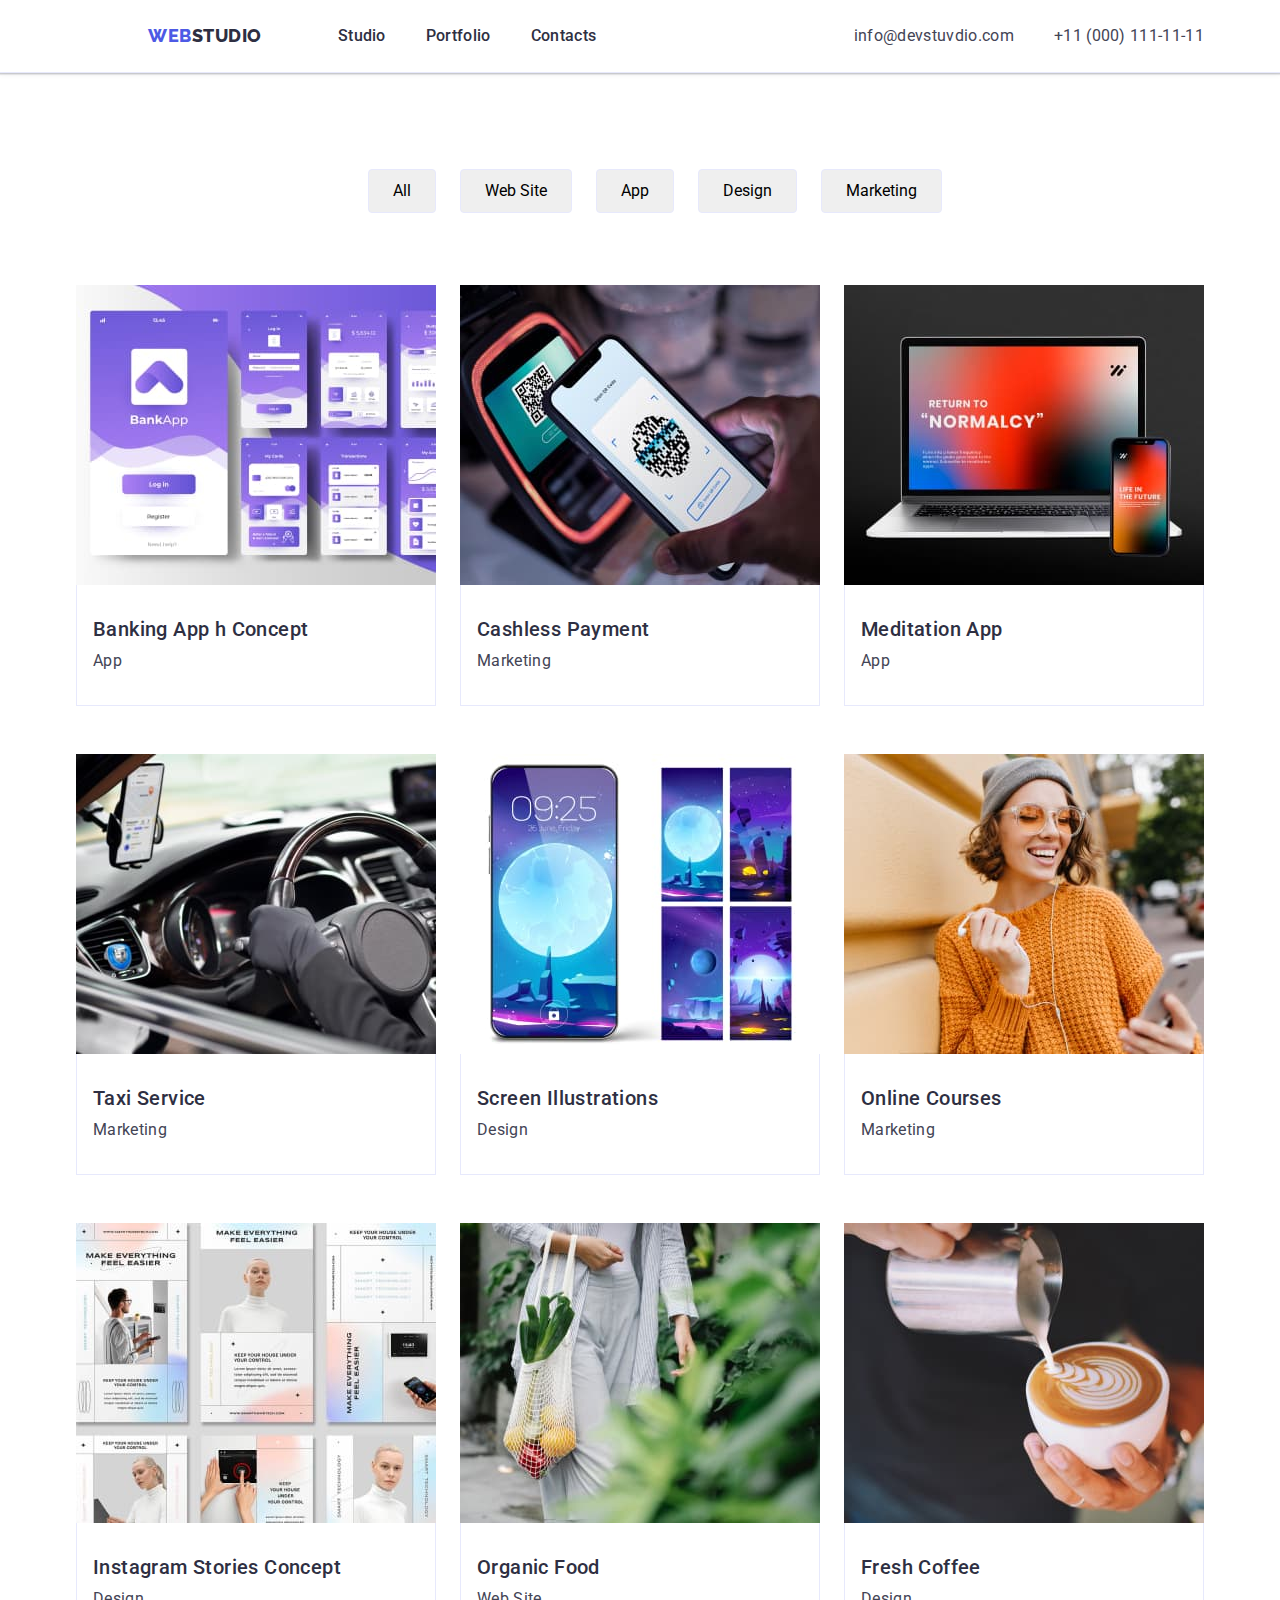
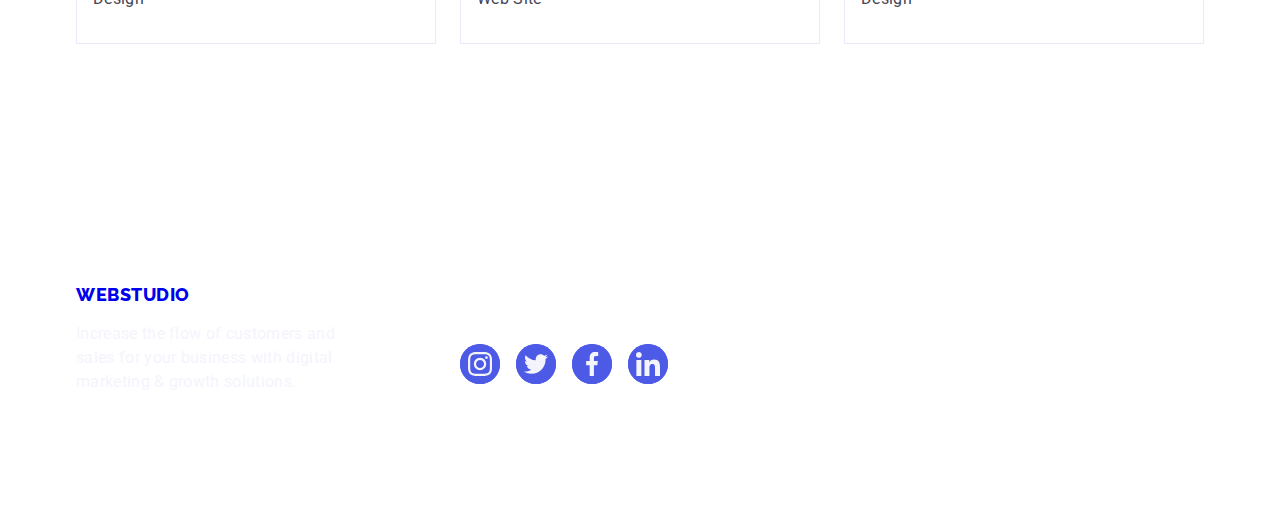
==== commit d970eb7a: "fix files" ====
--- a/portfolio.html
+++ b/portfolio.html
@@ -206,6 +206,7 @@
         </div>
       </section>
     </main>
+
     <footer class="footer-portfolio">
       <div class="container footer-content">
         <div class="footer-content-logo">
@@ -221,7 +222,7 @@
           <p class="soc-media-p">Social media</p>
           <ul class="soc-media-list">
             <li class="social-item">
-              <a href="#" class="social-link">
+              <a href="#" class="social-link footer-link">
                 <svg class="social-icon" width="24" height="24">
                   <use href="./images/icons.svg#icon-instagram-2"></use>
                 </svg>
--- a/css/style.css
+++ b/css/style.css
@@ -389,22 +389,17 @@
   width: 100%;
   height: 100%;
   border-radius: 50%;
-  fill: #4d5ae5;
-}
-
-.social-link :hover,
-:focus {
+  background-color: #4d5ae5;
+}
+
+.social-link:hover,
+.social-link:focus {
   background-color: #404bbf;
 }
 
-.social-item :hover,
-:focus {
-  background-color: #31d0aa;
-}
-
 /* ==========================customers============================= */
 
-.customer {
+.customers {
   padding: 120px 0 120px;
 }
 
@@ -450,14 +445,14 @@
   height: 100%;
   border: 1px solid #8e8f99;
   border-radius: 4px;
-  background-color: var(--ocean, #4d5ae5);
+  color: #8e8f99;
 }
 
 .icon-svg-customer:hover,
 .icon-svg-customer:focus {
   border-radius: 4px;
   border: 1px solid var(--ocean, #404bbf);
-  background-color: #404bbf;
+  color: #404bbf;
 }
 
 .svg-fill-customer:hover,
@@ -561,6 +556,12 @@
   display: block;
 }
 
+.block-a:hover,
+.block-a:focus {
+  box-shadow: 0px 1px 6px rgba(46, 47, 66, 0.08),
+    0px 1px 1px rgba(46, 47, 66, 0.16), 0px 2px 1px rgba(46, 47, 66, 0.08);
+}
+
 .portfolio-nav {
   display: flex;
   align-items: center;
@@ -611,8 +612,8 @@
   border: 1px solid transparent;
   cursor: pointer;
   color: #ffffff;
-  box-shadow: 0px 1px 6px rgba(46, 47, 66, 0.08),
-    0px 1px 1px rgba(46, 47, 66, 0.16), 0px 2px 1px rgba(46, 47, 66, 0.08);
+  box-shadow: 0px 3px 1px rgba(0, 0, 0, 0.1), 0px 2px 1px rgba(0, 0, 0, 0.08),
+    0px 2px 2px rgba(0, 0, 0, 0.12);
 }
 
 .portfolio-cards {
@@ -698,3 +699,7 @@
   margin-bottom: 16px;
   color: var(--white, #ffffff);
 }
+
+.footer-link {
+  background-color: #4d5ae5;
+}
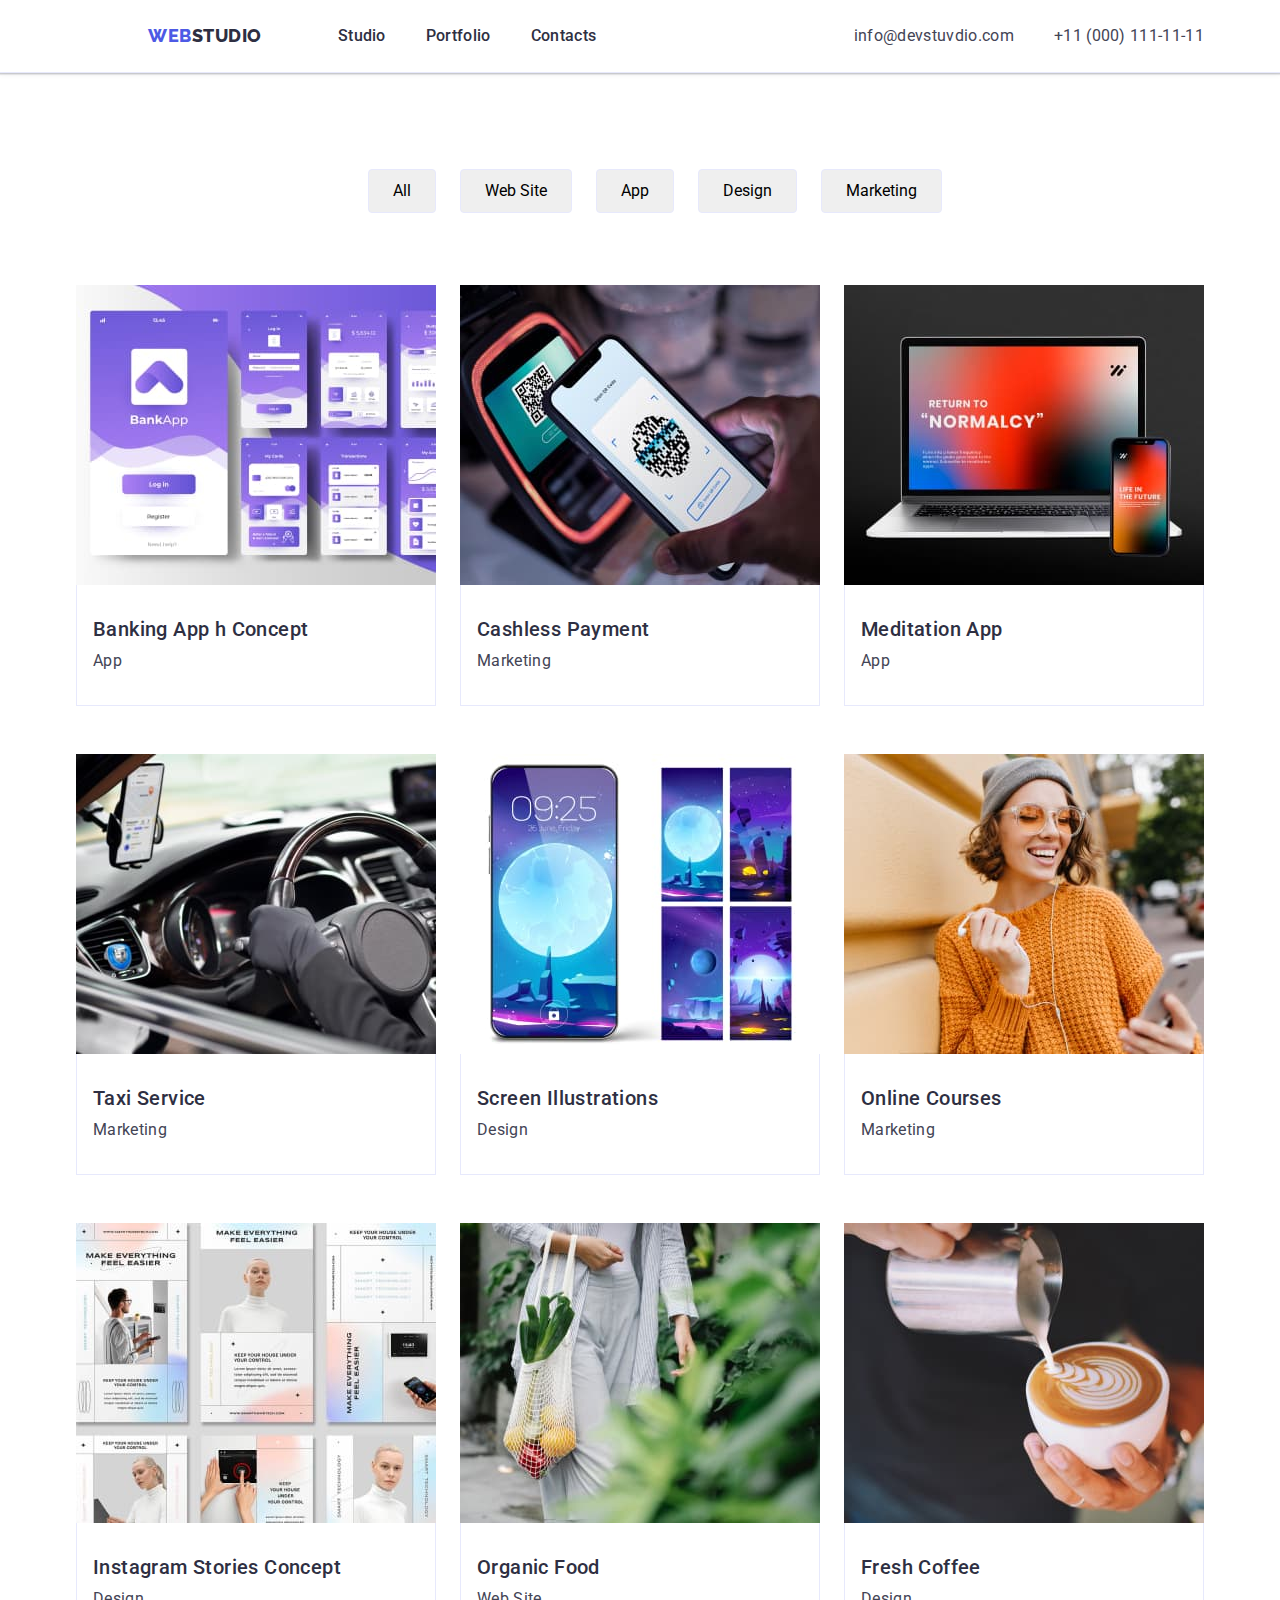
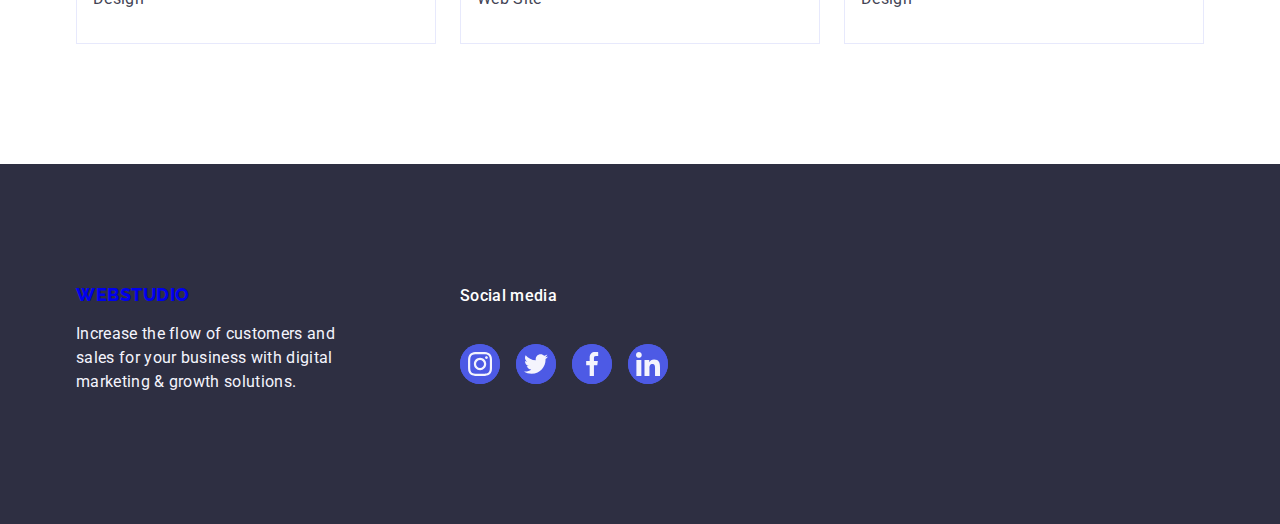
==== commit 7ec72d7f: "fix 00-24" ====
--- a/portfolio.html
+++ b/portfolio.html
@@ -229,21 +229,21 @@
               </a>
             </li>
             <li class="social-item">
-              <a href="#" class="social-link">
+              <a href="#" class="social-link footer-link">
                 <svg class="social-icon" width="24" height="24">
                   <use href="./images/icons.svg#icon-twitter-1"></use>
                 </svg>
               </a>
             </li>
             <li class="social-item">
-              <a href="#" class="social-link">
+              <a href="#" class="social-link footer-link">
                 <svg class="social-icon" width="24" height="24">
                   <use href="./images/icons.svg#icon-facebook-1"></use>
                 </svg>
               </a>
             </li>
             <li class="social-item">
-              <a href="#" class="social-link">
+              <a href="#" class="social-link footer-link">
                 <svg class="social-icon" width="24" height="24">
                   <use href="./images/icons.svg#icon-linkedin-1"></use>
                 </svg>
--- a/css/style.css
+++ b/css/style.css
@@ -544,6 +544,17 @@
   color: var(--white, #ffffff);
 }
 
+.footer-social-link {
+  display: flex;
+  justify-content: center;
+  align-items: center;
+}
+
+.footer-social-link:focus,
+.footer-social-link:hover {
+  background-color: #31d0aa;
+}
+
 /* ===============portfolio================== */
 
 /* header  */
@@ -669,6 +680,10 @@
   padding-top: 120px;
 }
 
+.footer-portfolio {
+  background-color: #2E2F42;
+}
+
 .footer-social-media {
   display: flex;
   justify-content: flex-start;
@@ -703,3 +718,8 @@
 .footer-link {
   background-color: #4d5ae5;
 }
+
+.footer-link:hover,
+.footer-link:focus {
+  background-color: #31d0aa;
+}
